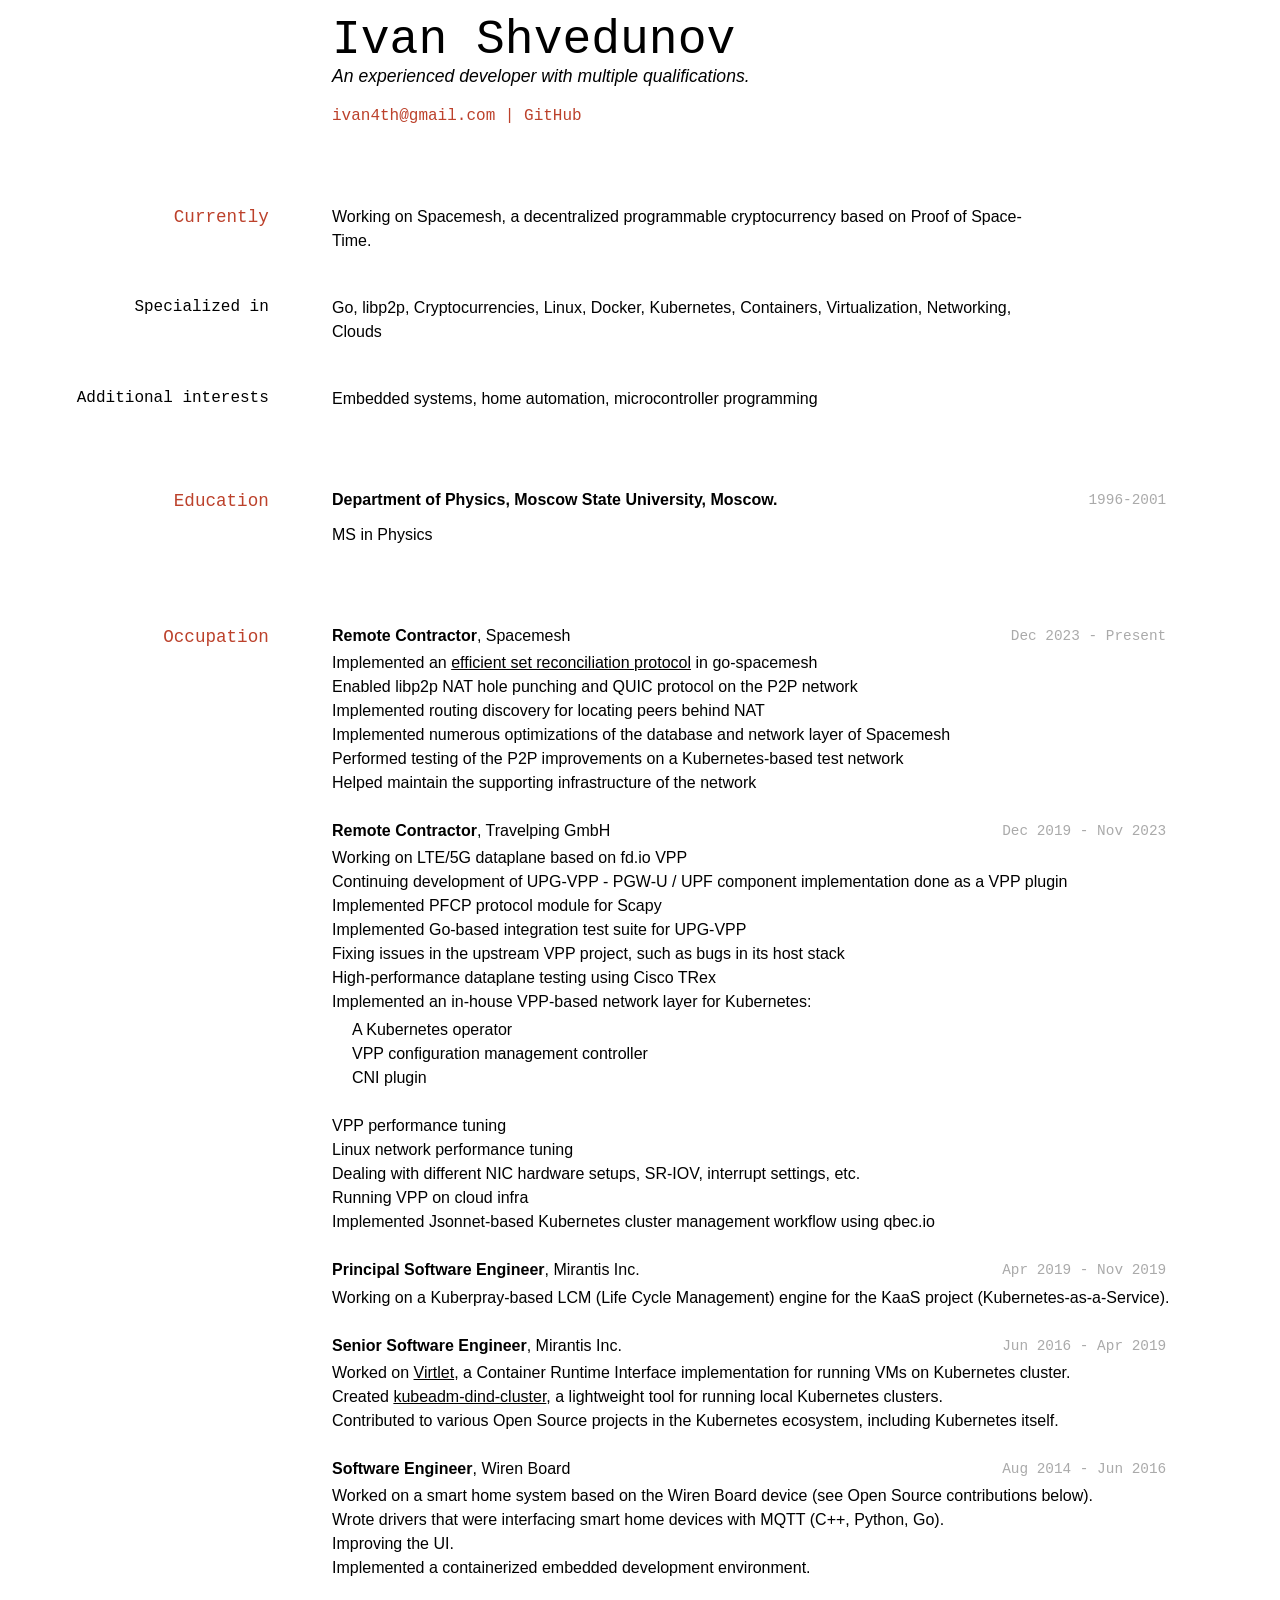
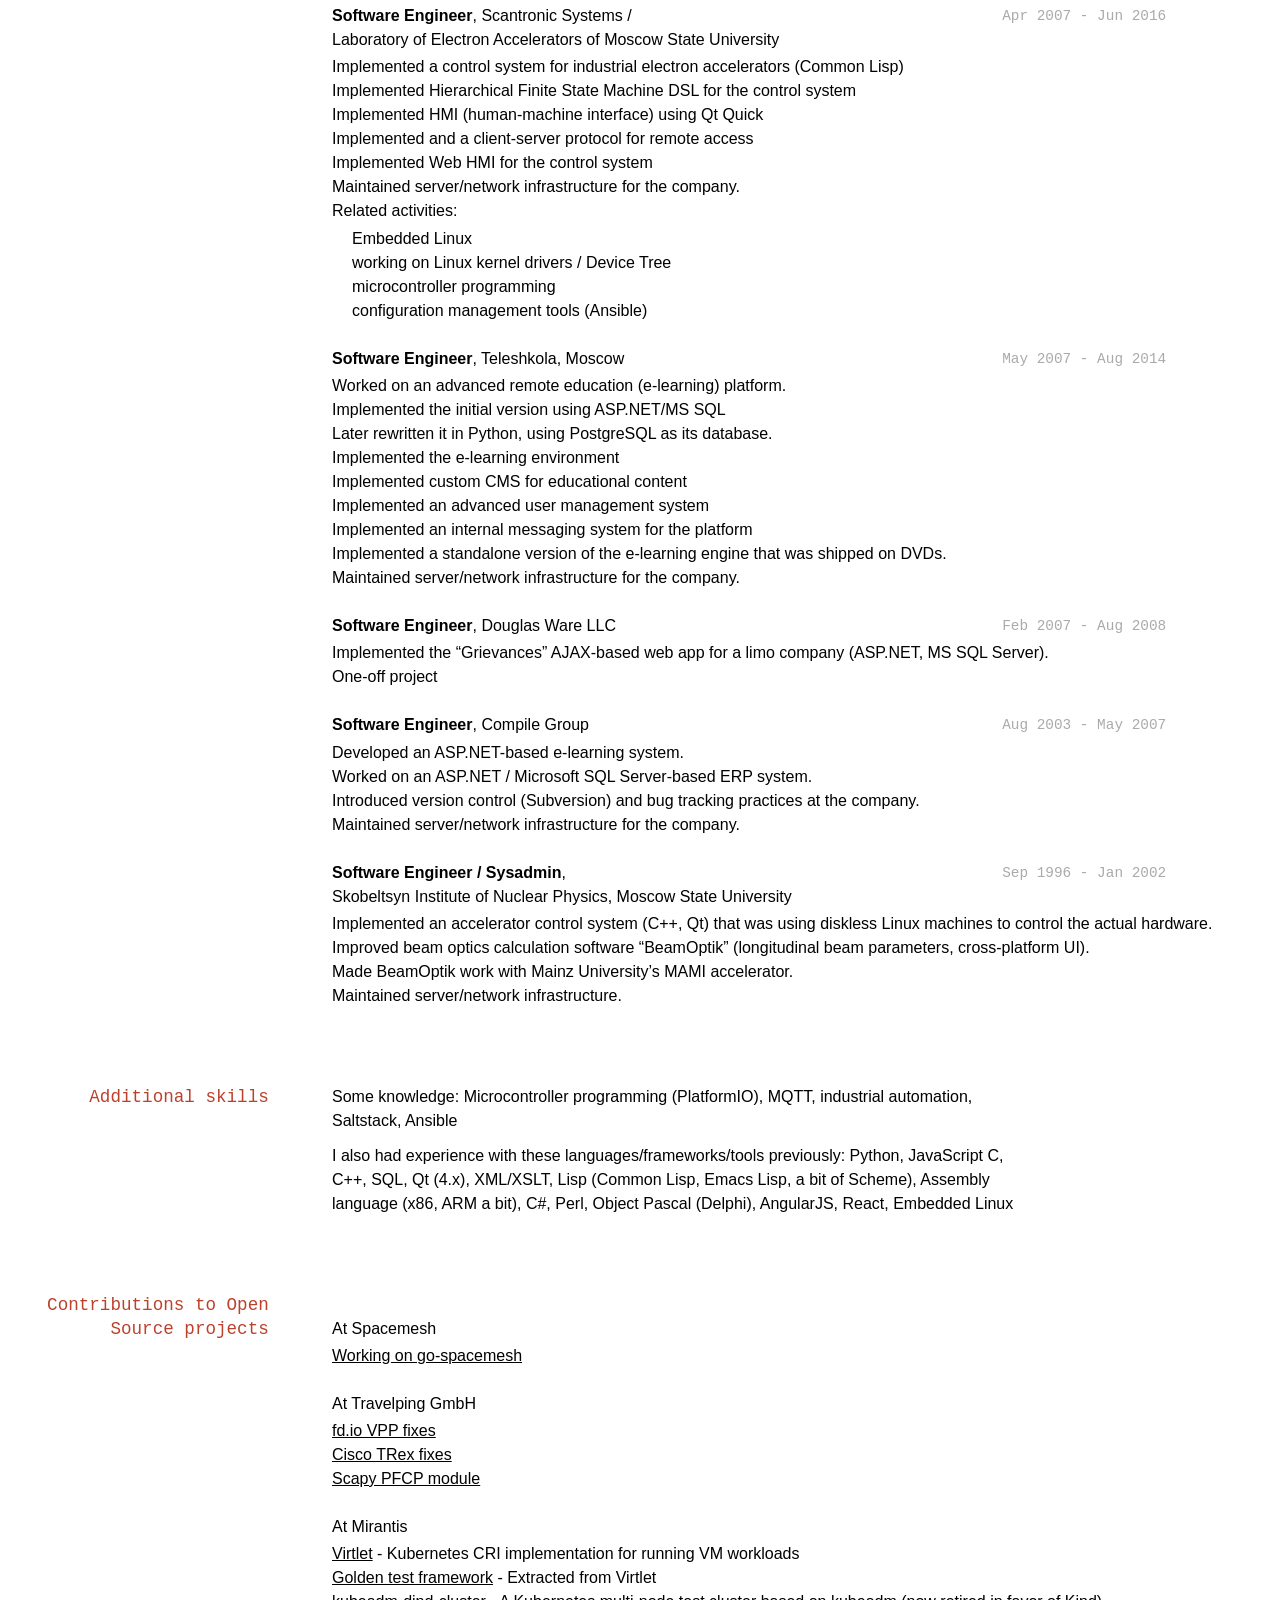
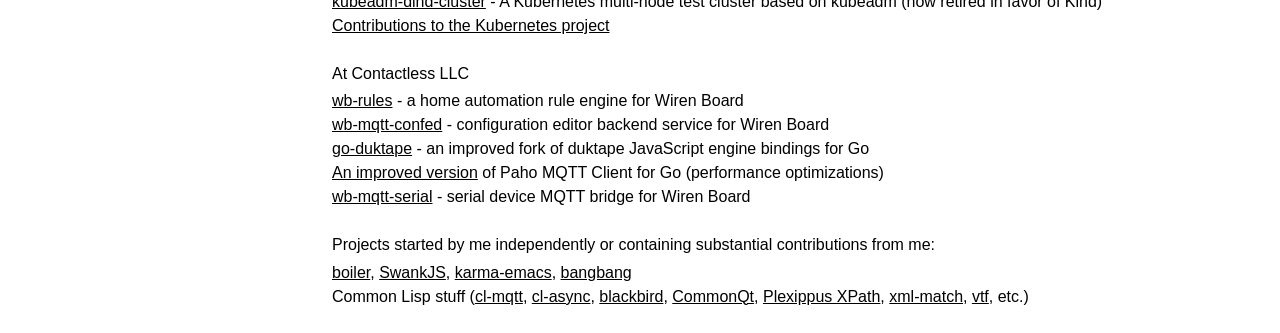
==== cv/index.html @ 68c92241 "Add initial CV" ====
<!doctype html>
<html>
<head>
  <meta charset=utf-8 />
  <title>  Ivan Shvedunov's CV |  CV</title>
  <link href="media/davewhipp-screen.css" type="text/css" rel="stylesheet" media="screen">
  <link href="media/davewhipp-print.css" type="text/css" rel="stylesheet" media="print">
</head>
<body>
  <div id="main">
    <div id="content">
    <h1 id="ivan-shvedunov">Ivan Shvedunov</h1>
<p>An experienced developer with multiple qualifications.</p>

<div id="webaddress">
<a href="ivan4th@gmail.com">ivan4th@gmail.com</a>
| <a href="https://github.com/ivan4th">GitHub</a>
</div>

<h2 id="currently">Currently</h2>

<p>Working on Spacemesh, a decentralized programmable cryptocurrency based on Proof of Space-Time.</p>

<h3 id="specialized-in">Specialized in</h3>

<p>Go, libp2p, Cryptocurrencies, Linux, Docker, Kubernetes, Containers, Virtualization, Networking, Clouds</p>

<h3 id="additional-interests">Additional interests</h3>

<p>Embedded systems, home automation, microcontroller programming</p>

<h2 id="education">Education</h2>

<p><code class="language-plaintext highlighter-rouge">1996-2001</code>
<strong>Department of Physics, Moscow State University, Moscow.</strong></p>

<p>MS in Physics</p>

<h2 id="occupation">Occupation</h2>

<p><code class="language-plaintext highlighter-rouge">Dec 2023 - Present</code>
<strong>Remote Contractor</strong>, Spacemesh</p>

<ul>
  <li>Implemented an <a href="https://github.com/spacemeshos/go-spacemesh/blob/23286f39b966091e43da4567d6849ef8365e0ed4/dev-docs/sync2-set-reconciliation.md">efficient set reconciliation protocol</a> in go-spacemesh</li>
  <li>Enabled libp2p NAT hole punching and QUIC protocol on the P2P network</li>
  <li>Implemented routing discovery for locating peers behind NAT</li>
  <li>Implemented numerous optimizations of the database and network layer of Spacemesh</li>
  <li>Performed testing of the P2P improvements on a Kubernetes-based test network</li>
  <li>Helped maintain the supporting infrastructure of the network</li>
</ul>

<p><code class="language-plaintext highlighter-rouge">Dec 2019 - Nov 2023</code>
<strong>Remote Contractor</strong>, Travelping GmbH</p>

<ul>
  <li>Working on LTE/5G dataplane based on fd.io VPP</li>
  <li>Continuing development of UPG-VPP - PGW-U / UPF component implementation done as a VPP plugin</li>
  <li>Implemented PFCP protocol module for Scapy</li>
  <li>Implemented Go-based integration test suite for UPG-VPP</li>
  <li>Fixing issues in the upstream VPP project, such as bugs in its host stack</li>
  <li>High-performance dataplane testing using Cisco TRex</li>
  <li>Implemented an in-house VPP-based network layer for Kubernetes:
    <ul>
      <li>A Kubernetes operator</li>
      <li>VPP configuration management controller</li>
      <li>CNI plugin</li>
    </ul>
  </li>
  <li>VPP performance tuning</li>
  <li>Linux network performance tuning</li>
  <li>Dealing with different NIC hardware setups, SR-IOV, interrupt settings, etc.</li>
  <li>Running VPP on cloud infra</li>
  <li>Implemented Jsonnet-based Kubernetes cluster management workflow using qbec.io</li>
</ul>

<p><code class="language-plaintext highlighter-rouge">Apr 2019 - Nov 2019</code>
<strong>Principal Software Engineer</strong>, Mirantis Inc.</p>

<ul>
  <li>Working on a Kuberpray-based LCM (Life Cycle Management) engine for
the KaaS project (Kubernetes-as-a-Service).</li>
</ul>

<p><code class="language-plaintext highlighter-rouge">Jun 2016 - Apr 2019</code>
<strong>Senior Software Engineer</strong>, Mirantis Inc.</p>

<ul>
  <li>Worked on <a href="https://github.com/Mirantis/virtlet">Virtlet</a>, a
Container Runtime Interface implementation for running VMs on
Kubernetes cluster.</li>
  <li>Created
<a href="https://github.com/kubernetes-retired/kubeadm-dind-cluster">kubeadm-dind-cluster</a>,
a lightweight tool for running local Kubernetes clusters.</li>
  <li>Contributed to various Open Source projects in the Kubernetes
ecosystem, including Kubernetes itself.</li>
</ul>

<p><code class="language-plaintext highlighter-rouge">Aug 2014 - Jun 2016</code>
<strong>Software Engineer</strong>, Wiren Board</p>

<ul>
  <li>Worked on a smart home system based on the Wiren Board device (see
Open Source contributions below).</li>
  <li>Wrote drivers that were interfacing smart home devices with MQTT
(C++, Python, Go).</li>
  <li>Improving the UI.</li>
  <li>Implemented a containerized embedded development environment.</li>
</ul>

<p><code class="language-plaintext highlighter-rouge">Apr 2007 - Jun 2016</code>
<strong>Software Engineer</strong>, Scantronic Systems / <br />Laboratory of Electron Accelerators of Moscow State University</p>

<ul>
  <li>Implemented a control system for industrial electron accelerators (Common Lisp)</li>
  <li>Implemented Hierarchical Finite State Machine DSL for the control system</li>
  <li>Implemented HMI (human-machine interface) using Qt Quick</li>
  <li>Implemented and a client-server protocol for remote access</li>
  <li>Implemented Web HMI for the control system</li>
  <li>Maintained server/network infrastructure for the company.</li>
  <li>Related activities:
    <ul>
      <li>Embedded Linux</li>
      <li>working on Linux kernel drivers / Device Tree</li>
      <li>microcontroller programming</li>
      <li>configuration management tools (Ansible)</li>
    </ul>
  </li>
</ul>

<p><code class="language-plaintext highlighter-rouge">May 2007 - Aug 2014</code>
<strong>Software Engineer</strong>, Teleshkola, Moscow</p>

<ul>
  <li>Worked on an advanced remote education (e-learning) platform.</li>
  <li>Implemented the initial version using ASP.NET/MS SQL</li>
  <li>Later rewritten it in Python, using PostgreSQL as its database.</li>
  <li>Implemented the e-learning environment</li>
  <li>Implemented custom CMS for educational content</li>
  <li>Implemented an advanced user management system</li>
  <li>Implemented an internal messaging system for the platform</li>
  <li>Implemented a standalone version of the e-learning engine that was shipped on DVDs.</li>
  <li>Maintained server/network infrastructure for the company.</li>
</ul>

<p><code class="language-plaintext highlighter-rouge">Feb 2007 - Aug 2008</code>
<strong>Software Engineer</strong>, Douglas Ware LLC</p>

<ul>
  <li>Implemented the “Grievances” AJAX-based web app for a limo company (ASP.NET, MS SQL Server).</li>
  <li>One-off project</li>
</ul>

<p><code class="language-plaintext highlighter-rouge">Aug 2003 - May 2007</code>
<strong>Software Engineer</strong>, Compile Group</p>

<ul>
  <li>Developed an ASP.NET-based e-learning system.</li>
  <li>Worked on an ASP.NET / Microsoft SQL Server-based ERP system.</li>
  <li>Introduced version control (Subversion) and bug tracking practices at the company.</li>
  <li>Maintained server/network infrastructure for the company.</li>
</ul>

<p><code class="language-plaintext highlighter-rouge">Sep 1996 - Jan 2002</code>
<strong>Software Engineer / Sysadmin</strong>, <br />
Skobeltsyn Institute of Nuclear Physics, Moscow State University</p>

<ul>
  <li>Implemented an accelerator control system (C++, Qt) that was using
diskless Linux machines to control the actual hardware.</li>
  <li>Improved beam optics calculation software “BeamOptik” (longitudinal
beam parameters, cross-platform UI).</li>
  <li>Made BeamOptik work with Mainz University’s MAMI accelerator.</li>
  <li>Maintained server/network infrastructure.</li>
</ul>

<h2 id="additional-skills">Additional skills</h2>

<p>Some knowledge: Microcontroller programming (PlatformIO), MQTT,
industrial automation, Saltstack, Ansible</p>

<p>I also had experience with these languages/frameworks/tools
previously: Python, JavaScript C, C++, SQL, Qt (4.x), XML/XSLT, Lisp
(Common Lisp, Emacs Lisp, a bit of Scheme), Assembly language (x86,
ARM a bit), C#, Perl, Object Pascal (Delphi), AngularJS, React,
Embedded Linux</p>

<h2 id="contributions-to-open-source-projects">Contributions to Open Source projects</h2>

<p>At Spacemesh</p>

<ul>
  <li><a href="https://github.com/spacemeshos/go-spacemesh/">Working on go-spacemesh</a></li>
</ul>

<p>At Travelping GmbH</p>

<ul>
  <li><a href="https://gerrit.fd.io/r/q/author:ivan4th+status:merged">fd.io VPP fixes</a></li>
  <li><a href="https://github.com/cisco-system-traffic-generator/trex-core/commits?author=ivan4th">Cisco TRex fixes</a></li>
  <li><a href="https://github.com/secdev/scapy/pull/2516">Scapy PFCP module</a></li>
</ul>

<p>At Mirantis</p>

<ul>
  <li><a href="[Virtlet](https://github.com/Mirantis/virtlet)">Virtlet</a> - Kubernetes CRI implementation for running VM workloads</li>
  <li><a href="https://github.com/ivan4th/gm">Golden test framework</a> - Extracted from Virtlet</li>
  <li><a href="https://github.com/kubernetes-retired/kubeadm-dind-cluster">kubeadm-dind-cluster</a> - A Kubernetes multi-node test cluster based on kubeadm (now retired in favor of Kind)</li>
  <li><a href="https://bit.ly/2lnktn0">Contributions to the Kubernetes project</a></li>
</ul>

<p>At Contactless LLC</p>

<ul>
  <li><a href="https://github.com/contactless/wb-rules">wb-rules</a> - a home automation rule engine for Wiren Board</li>
  <li><a href="https://github.com/contactless/wb-mqtt-confed">wb-mqtt-confed</a> - configuration editor backend service for Wiren Board</li>
  <li><a href="https://github.com/ivan4th/go-duktape">go-duktape</a> - an improved fork of duktape JavaScript engine bindings for Go</li>
  <li><a href="https://github.com/contactless/org.eclipse.paho.mqtt.golang">An improved version</a> of Paho MQTT Client for Go (performance optimizations)</li>
  <li><a href="https://github.com/contactless/wb-mqtt-serial">wb-mqtt-serial</a> - serial device MQTT bridge for Wiren Board</li>
</ul>

<p>Projects started by me independently or containing substantial contributions from me:</p>

<ul>
  <li><a href="https://github.com/ivan4th/boiler">boiler</a>, <a href="https://github.com/swank-js/swank-js">SwankJS</a>, <a href="https://github.com/ivan4th/karma-emacs">karma-emacs</a>, <a href="https://github.com/ivan4th/bangbang">bangbang</a></li>
  <li>Common Lisp stuff (<a href="https://github.com/ivan4th/cl-mqtt">cl-mqtt</a>, <a href="https://github.com/orthecreedence/cl-async">cl-async</a>, <a href="https://github.com/orthecreedence/blackbird">blackbird</a>, <a href="https://common-lisp.net/project/commonqt/">CommonQt</a>, <a href="https://common-lisp.net/project/plexippus-xpath/">Plexippus XPath</a>, <a href="https://github.com/ivan4th/xml-match">xml-match</a>, <a href="https://github.com/ivan4th/vtf">vtf</a>, etc.)</li>
</ul>

<!-- ### Footer

Last updated: Sep 2019 -->

    </div>
  </div>
</body>
</html>
---- cv/media/davewhipp-screen.css ----
/* http://meyerweb.com/eric/tools/css/reset/
   v2.0 | 20110126
   License: none (public domain)
*/

html, body, div, span, applet, object, iframe,
h1, h2, h3, h4, h5, h6, p, blockquote, pre,
a, abbr, acronym, address, big, cite, code,
del, dfn, em, img, ins, kbd, q, s, samp,
small, strike, strong, sub, sup, tt, var,
b, u, i, center,
dl, dt, dd, ol, ul, li,
fieldset, form, label, legend,
table, caption, tbody, tfoot, thead, tr, th, td,
article, aside, canvas, details, embed,
figure, figcaption, footer, header, hgroup,
menu, nav, output, ruby, section, summary,
time, mark, audio, video {
	margin: 0;
	padding: 0;
	border: 0;
	font-size: 100%;
	font: inherit;
	vertical-align: baseline;
}
/* HTML5 display-role reset for older browsers */
article, aside, details, figcaption, figure,
footer, header, hgroup, menu, nav, section {
	display: block;
}
body {
	line-height: 1;
}
ol, ul {
	list-style: none;
}
blockquote, q {
	quotes: none;
}
blockquote:before, blockquote:after,
q:before, q:after {
	content: '';
	content: none;
}
table {
	border-collapse: collapse;
	border-spacing: 0;
}

/* end of reset */



body {
	font: normal normal 400;
	font-size: 100%;
	line-height: 1.5em;
	/*also written as...  font: normal normal 400 100%/1.5em;*/
	font-family: Avenir,Verdana,sans-serif;
	margin-top: 1em;
	margin-left: 1em;
}

p {
	position: relative;
	left: 25%;
	margin-bottom: 0.7em;
	margin-right: 0;
	width: 55%;
}

code {
	font: normal normal;
	font-size: 90%;
	/*line-height: 1em;*/
	font-family: Monaco,Menlo,monospace,sans-serif;
	color: #aaa;
}

p code {
	position: absolute;
	text-align: right;
	right: -20%;
}


ul {
	position: relative;
	left: 25%;
	width: 75%;
	margin-bottom: 1.5em;
	margin-top: -0.5em;
}

/*uncomment to get dashes in the list*/
/*li:before {
	content: "-";
	position: relative;
	left: -0.25em;
}*/

li {
	/*second line indent*/
	padding-left: 1.25em;
	text-indent: -1.25em;
	/*color: #777;*/
}

li ul {
	position: relative;
	left: 0;
	width: 100%;
	margin-top: 0.25em;
}

h1,h2,h3,h4 {
	font-weight: 400;
	font-family: Avenir,Cousine,Verdana,sans-serif;
	width: 80%;
}

h1 {
	text-align: left;
	font-size: 3em;
	line-height: 1em;
	position: relative;
	left: 25%;
}

h1+p {
	/*subtitle*/
	font-style: italic;
	font-size: 110%;
}

h2 {
	font-size: 1.1em;
	color: #bc412b;
	margin-top: 3em;
	position: relative;
	top: 1.4em;
	text-align: right;
	width: 20%;
}

h3 {
	font-size: 1em;
	line-height: 2em;
	position: relative;
	top: 1.7em;
	text-align: right;
	width: 20%;
}

a {
	color: inherit;
	/*text-decoration:none*/
}

a:hover {
	color:#39f
}

#webaddress {
	margin-top: 1em;
	position: relative;
	left: 25%;
	color: #bc412b;
	font-family: Monaco,Menlo,monospace,sans-serif;
	font-size: 100%;
}

#webaddress a {
	text-decoration: none;
}

em {
	/* font-weight: bold; */
	font-style: italic;
}

strong {
	font-weight: bold;
}

#address {
	display: none;
}



/*
@media only screen and (max-width: 480px) {
	make one column somehow...
}*/
---- cv/media/davewhipp-print.css ----
/* http://meyerweb.com/eric/tools/css/reset/
   v2.0 | 20110126
   License: none (public domain)
*/

html, body, div, span, applet, object, iframe,
h1, h2, h3, h4, h5, h6, p, blockquote, pre,
a, abbr, acronym, address, big, cite, code,
del, dfn, em, img, ins, kbd, q, s, samp,
small, strike, strong, sub, sup, tt, var,
b, u, i, center,
dl, dt, dd, ol, ul, li,
fieldset, form, label, legend,
table, caption, tbody, tfoot, thead, tr, th, td,
article, aside, canvas, details, embed,
figure, figcaption, footer, header, hgroup,
menu, nav, output, ruby, section, summary,
time, mark, audio, video {
	margin: 0;
	padding: 0;
	border: 0;
	font-size: 100%;
	font: inherit;
	vertical-align: baseline;
}
/* HTML5 display-role reset for older browsers */
article, aside, details, figcaption, figure,
footer, header, hgroup, menu, nav, section {
	display: block;
}
body {
	line-height: 1;
}
ol, ul {
	list-style: none;
}
blockquote, q {
	quotes: none;
}
blockquote:before, blockquote:after,
q:before, q:after {
	content: '';
	content: none;
}
table {
	border-collapse: collapse;
	border-spacing: 0;
}

/* end of reset */



body {
	font: normal normal 400;
	font-size: 12pt;
	line-height: 1.35em;
	/*also written as...  font: normal normal 400 100%/1.5em;*/
	font-family: Avenir,Verdana,sans-serif;
	/*margin-top: 1em;
	margin-left: 1em;*/
}

p {
	position: relative;
	left: 25%;
	margin-bottom: 0.2em;
	margin-right: 0;
	width: 60%;
}

code {
	font: normal normal;
	font-size: 90%;
	/*line-height: 1em;*/
	font-family: Monaco,Menlo,monospace,sans-serif;
	color: #555;
}

p code {
	position: absolute;
	text-align: right;
	right: -20%;
        width: 170px;
}


ul {
	position: relative;
	left: 25%;
	width: 75%;
	margin-bottom: 1em;
	/*margin-top: -0.5em;*/
}

/*uncomment to get dashes in the list*/
/*li:before {
	content: "-";
	position: relative;
	left: -0.25em;
}*/

li {
	/*second line indent*/
	/* padding-left: 1.25em; */
	/* text-indent: -1.25em; */
	/*color: #777;*/
}

li ul {
	position: relative;
	left: 0;
	width: 100%;
	margin-top: 0.25em;
}

h1,h2,h3,h4 {
	font-weight: 400;
	font-family: Avenir,Cousine,Verdana,sans-serif;
	width: 80%;
}

h1 {
	text-align: left;
	font-size: 3em;
	line-height: 1em;
	position: relative;
	left: 25%;
}

h1+p {
	/*subtitle*/
	font-style: italic;
	font-size: 110%;
}

h2 {
	font-size: 1.1em;
	color: #a00;
	margin-top: 2em;
	position: relative;
	top: 1.2em;
	text-align: right;
	width: 20%;
}


h3 {
	font-size: 1em;
	line-height: 2em;
	color: #ccc;
	position: relative;
	top: 1.6em;
	text-align: right;
	width: 20%;
}

a {
    color: inherit;
    color: blue;
	text-decoration:none;
}

a:hover {
	color:#39f
}

#webaddress {
	margin-top: 1em;
	position: relative;
	left: 25%;
	color: #ccc;
	font-family: Monaco,Menlo,monospace,sans-serif;
	font-size: 90%;
}

#webaddress a {
	text-decoration: none;
}

em {
	font-style: normal;
	color: #2d4e5e
}

strong {
	font-weight: bold;
}

#ghbutton {
	display: none;
	visibility: hidden;
}
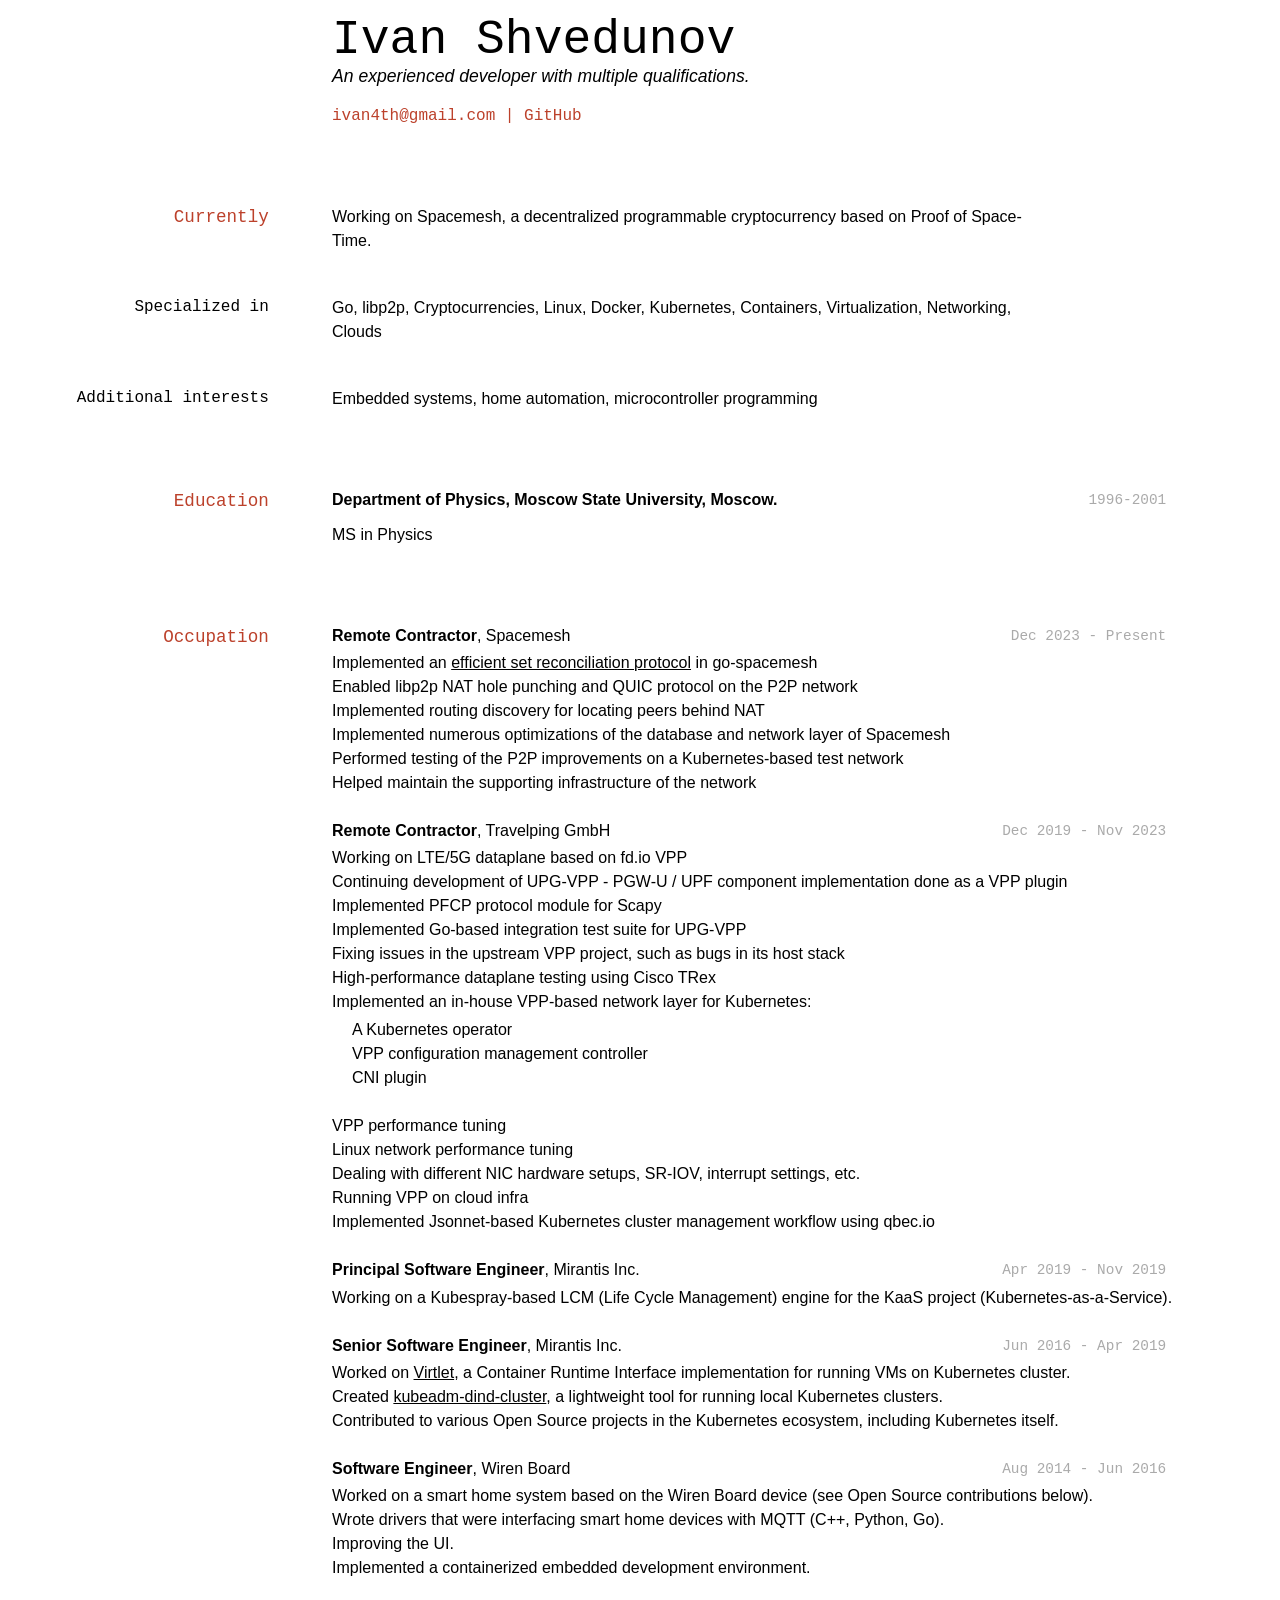
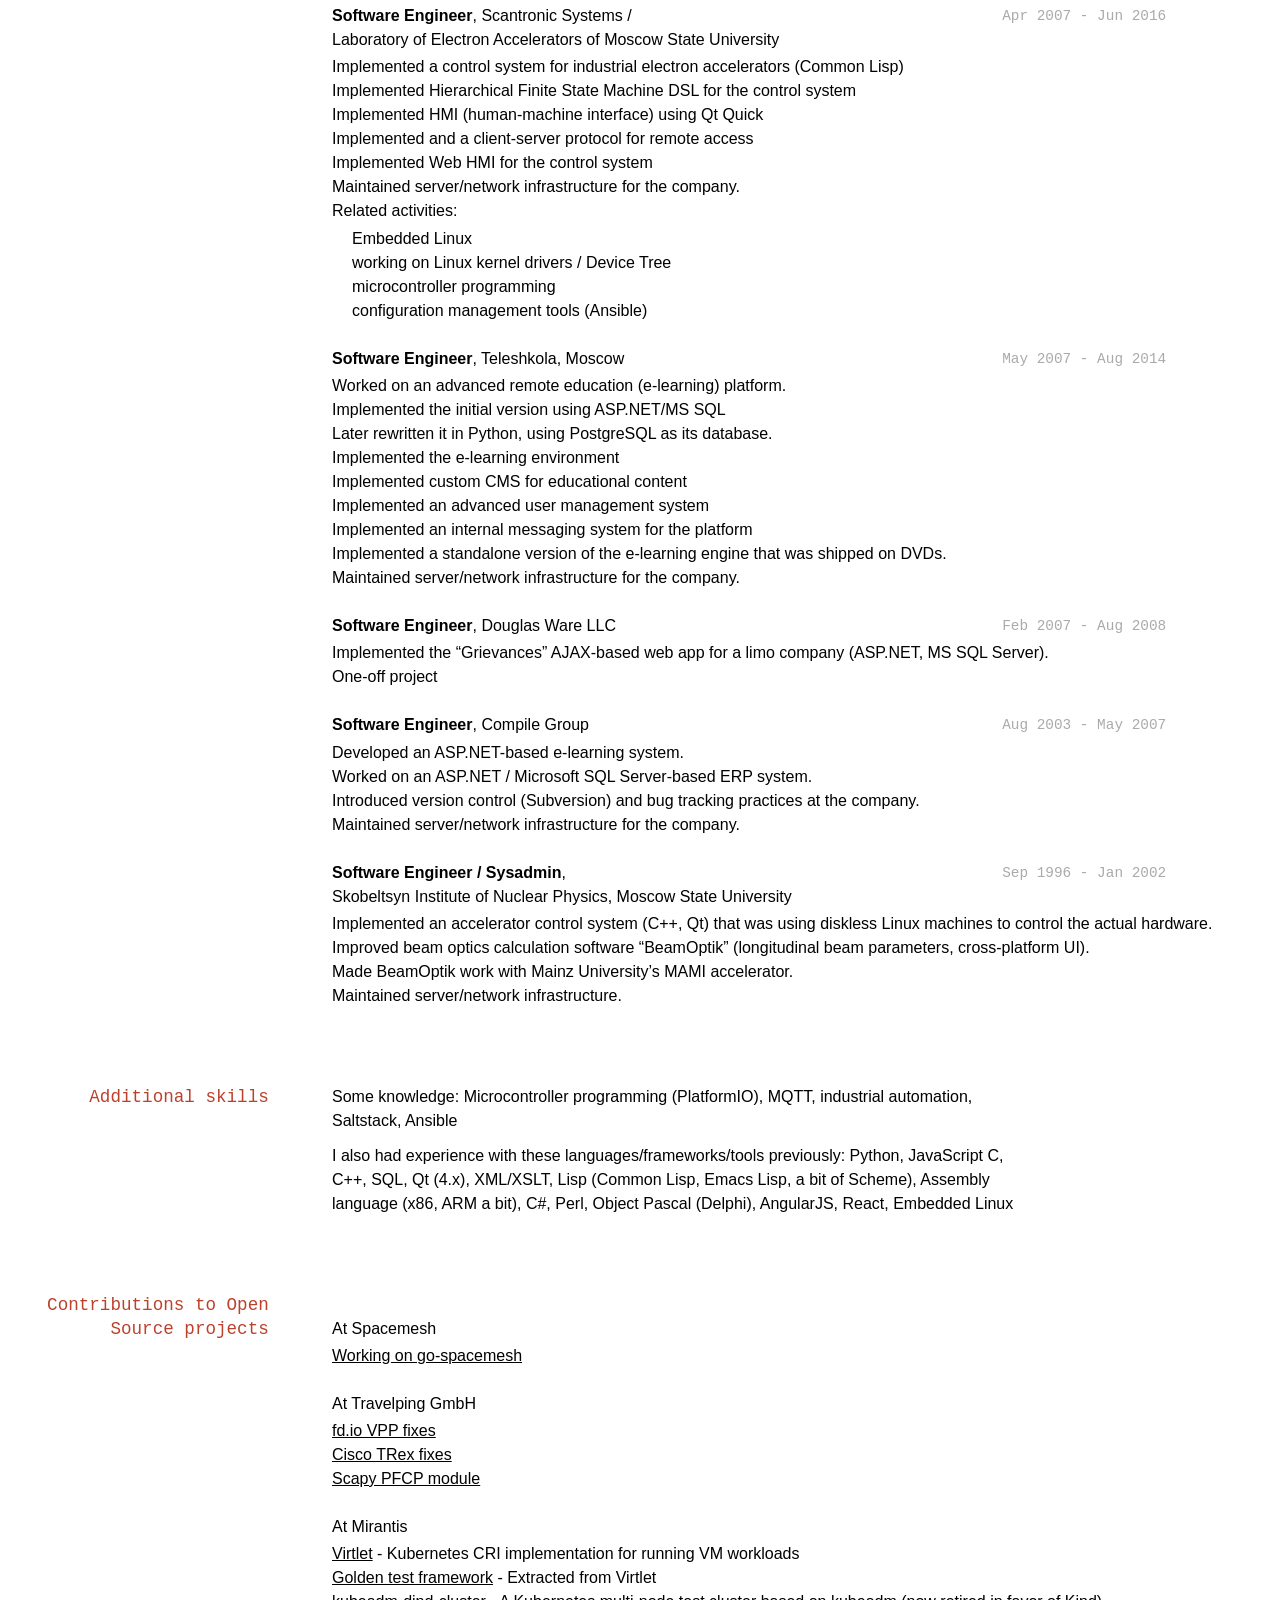
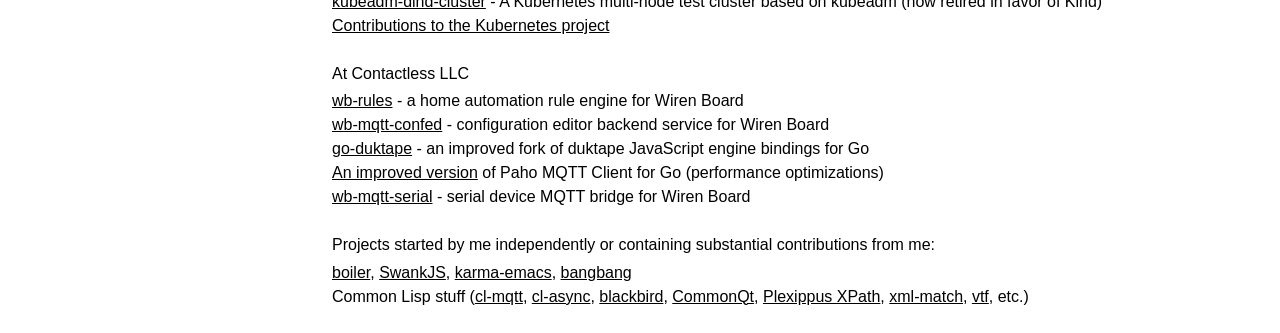
==== commit b5d8072a: "Fix typo" ====
--- a/cv/index.html
+++ b/cv/index.html
@@ -78,7 +78,7 @@
 <strong>Principal Software Engineer</strong>, Mirantis Inc.</p>
 
 <ul>
-  <li>Working on a Kuberpray-based LCM (Life Cycle Management) engine for
+  <li>Working on a Kubespray-based LCM (Life Cycle Management) engine for
 the KaaS project (Kubernetes-as-a-Service).</li>
 </ul>
 
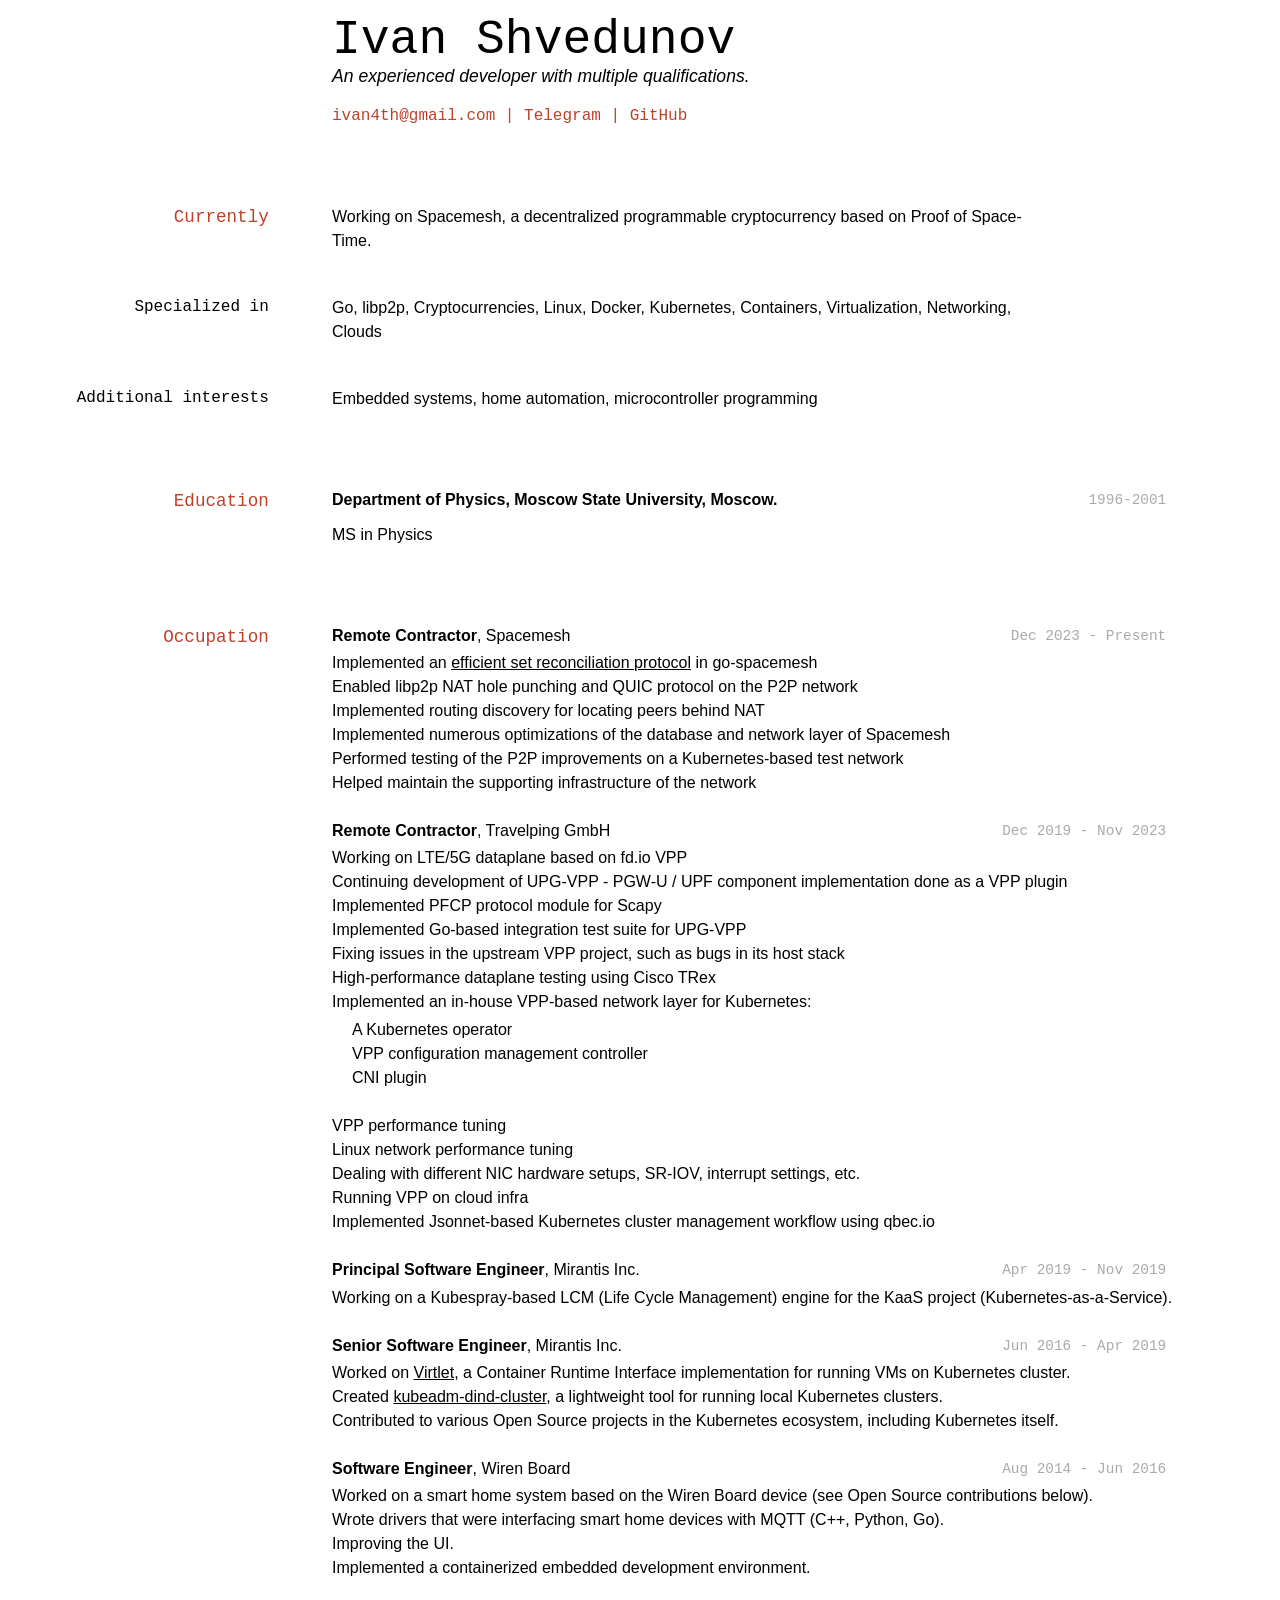
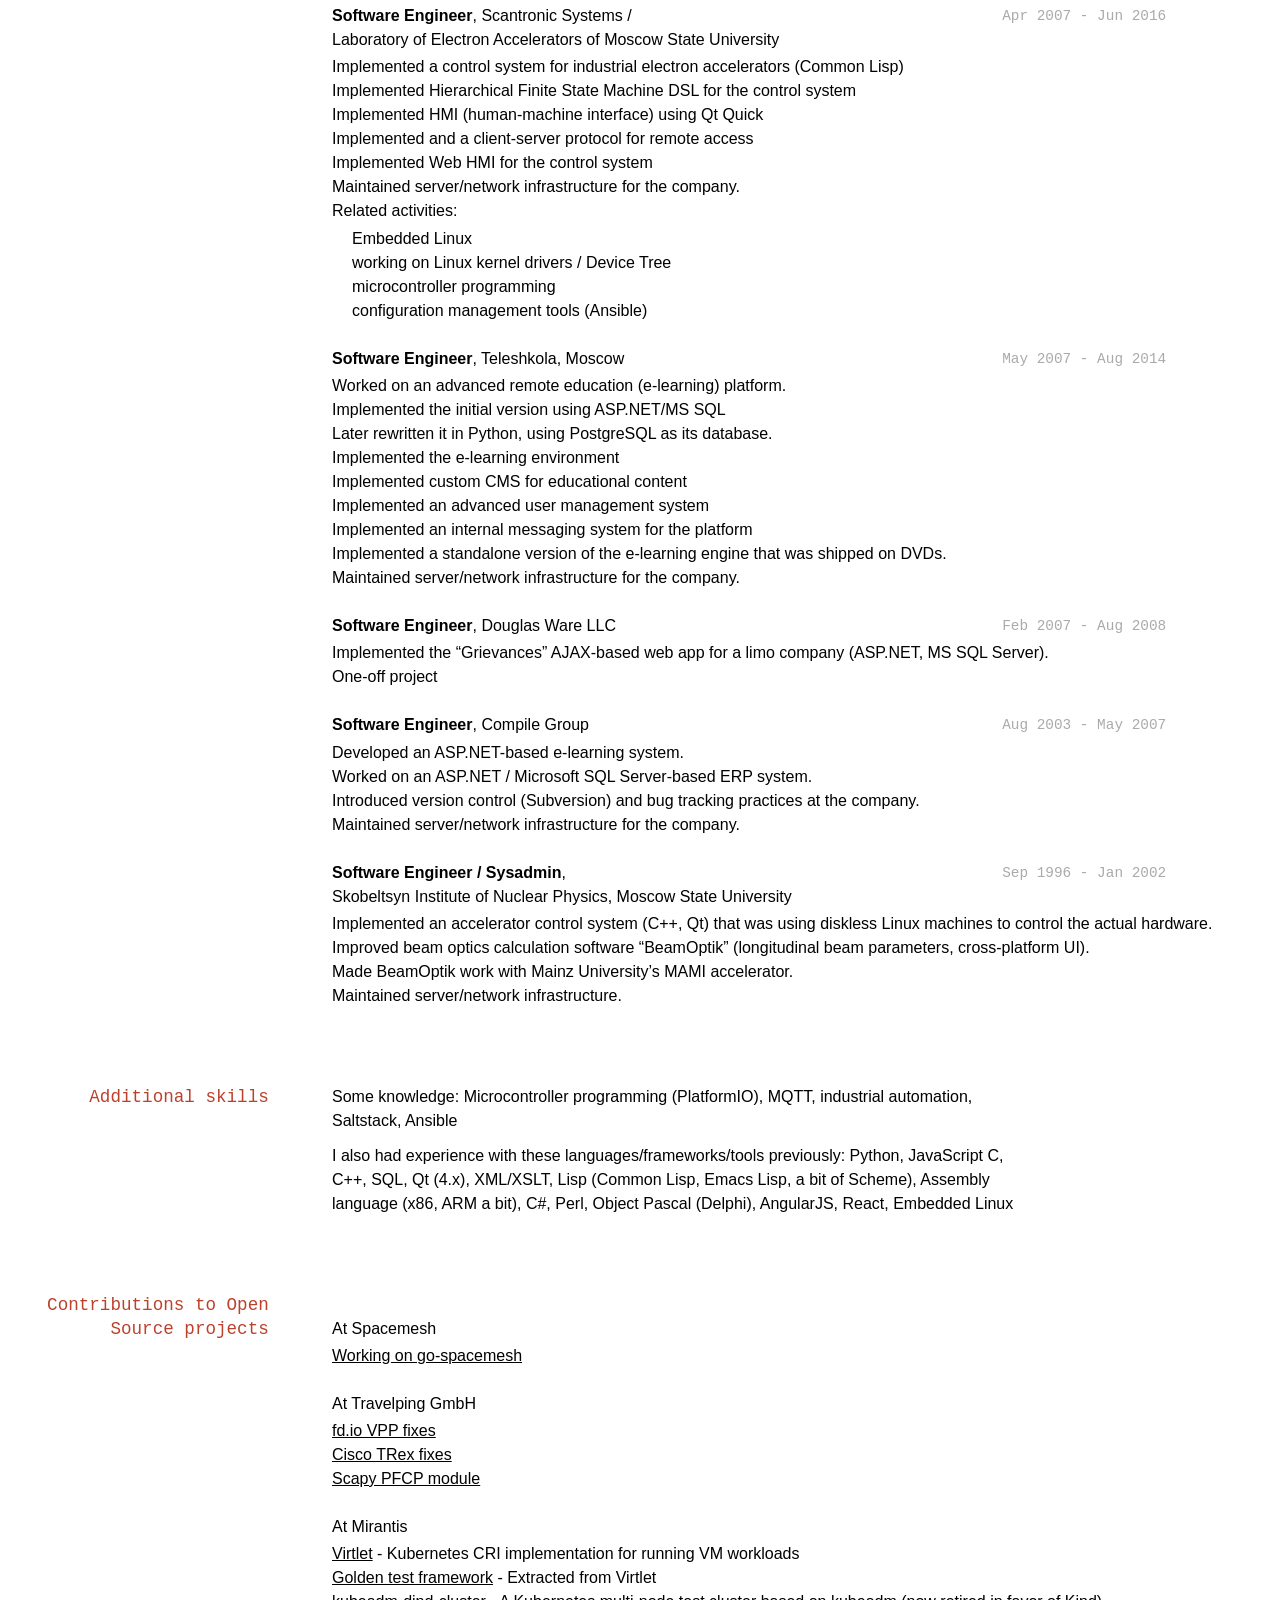
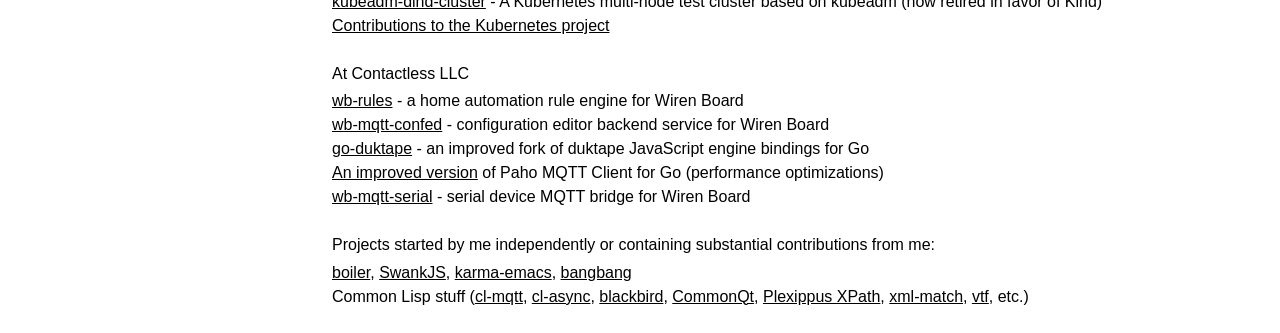
==== commit c11ba0b2: "Add telegram" ====
--- a/cv/index.html
+++ b/cv/index.html
@@ -14,6 +14,7 @@
 
 <div id="webaddress">
 <a href="ivan4th@gmail.com">ivan4th@gmail.com</a>
+| <a href="https://t.me/ivan4th">Telegram</a>
 | <a href="https://github.com/ivan4th">GitHub</a>
 </div>
 
